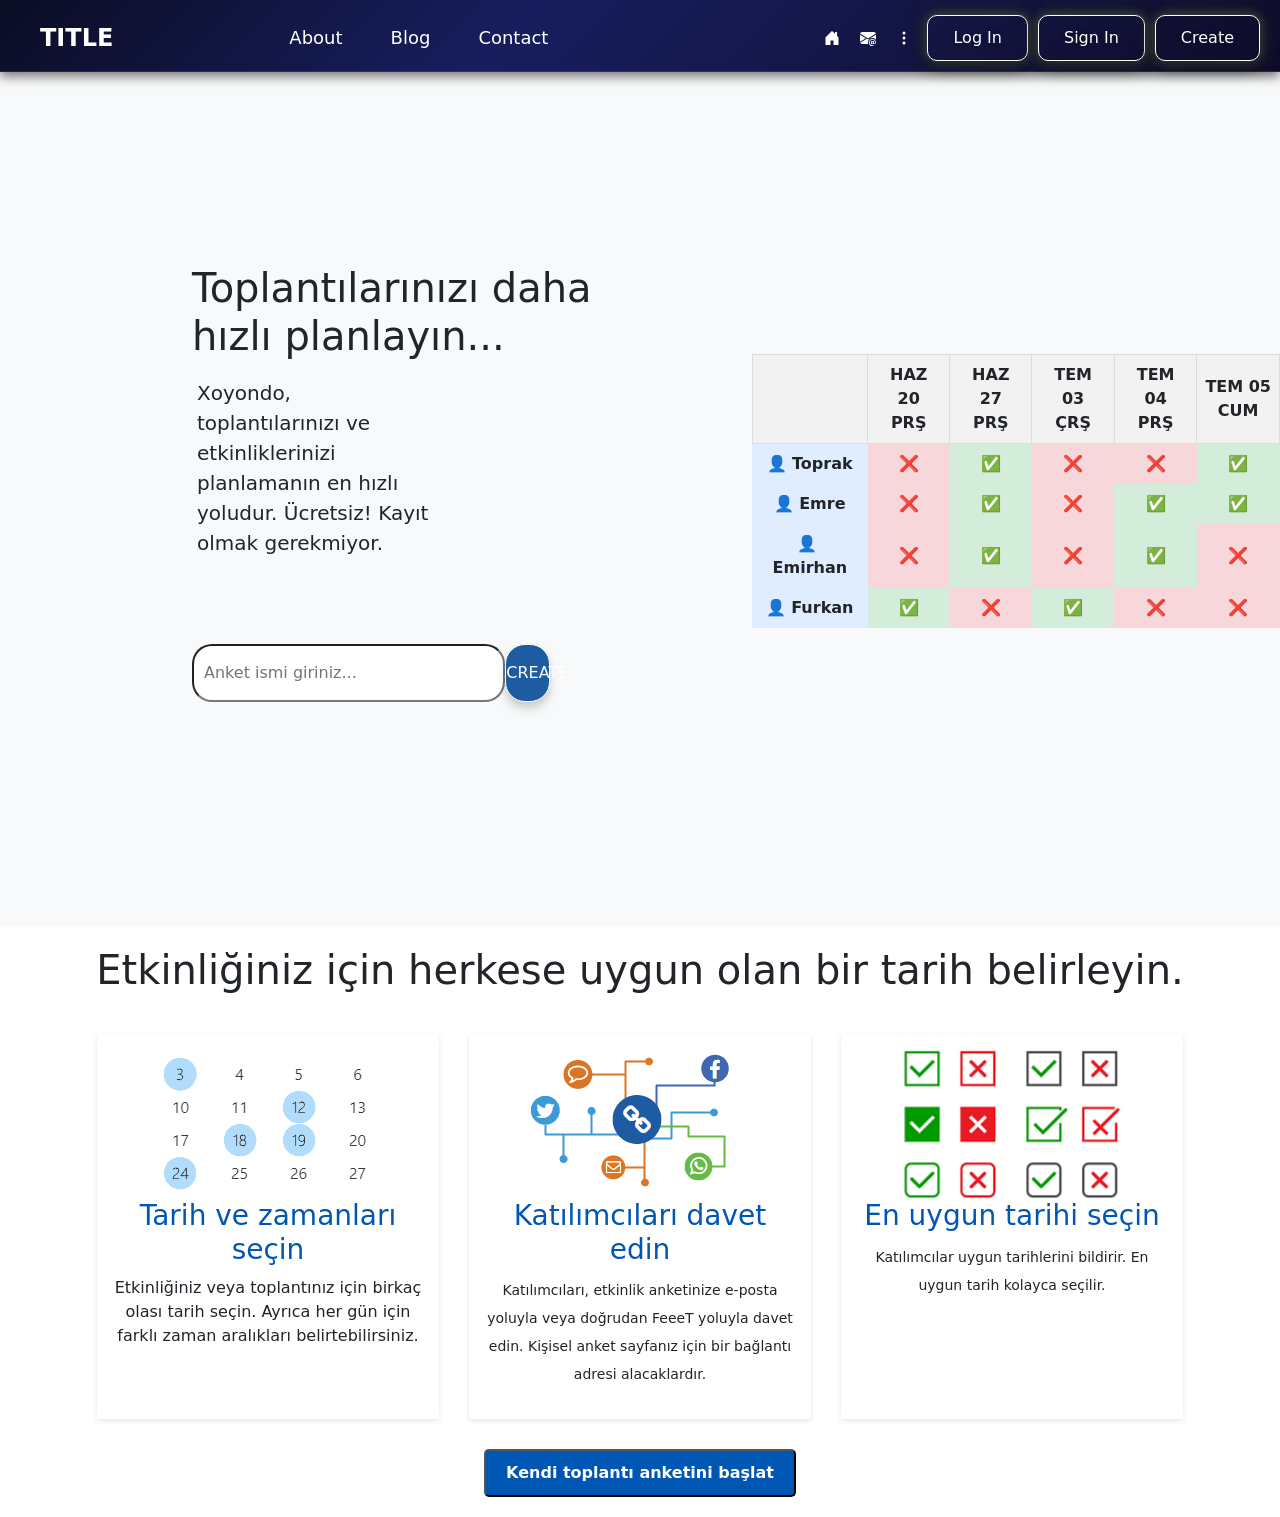
==== WEB PROJE/index.html @ 2112f8fd "feeet proje" ====
<!DOCTYPE html>
<html lang="en">
  <head>
    <meta charset="UTF-8" />
    <link rel="stylesheet" href="css/nav.css" />
    <link rel="stylesheet" href="css/signup.css" />
    <link rel="stylesheet" href="css/ilksayfa.css" />
    <link
      href="https://cdn.jsdelivr.net/npm/bootstrap@5.3.3/dist/css/bootstrap.min.css"
      rel="stylesheet"
      integrity="sha384-QWTKZyjpPEjISv5WaRU9OFeRpok6YctnYmDr5pNlyT2bRjXh0JMhjY6hW+ALEwIH"
      crossorigin="anonymous"
    />
    <link rel="stylesheet" href="css/login.css" />
    <meta name="viewport" content="width=device-width, initial-scale=1.0" />
    <title>WEB PROJE</title>
  </head>
  <body>
    <nav class="navbar">
      <!--navbar-->
      <!-- Sol üst köşede site başlığı (logo) -->
      <div class="logo"><a href="">TITLE</a></div>

      <!-- Menü öğeleri -->
      <ul>
        <li><a class="gri" href="#about">About</a></li>
        <li><a class="gri" href="#blog">Blog</a></li>
        <li><a class="gri" href="#contact">Contact</a></li>
      </ul>

      <!-- Sağdaki butonlar -->

      <div class="buttons">
        <button id="home">
          <svg
            xmlns="http://www.w3.org/2000/svg"
            width="16"
            height="16"
            fill="currentColor"
            class="bi bi-house-door-fill"
            viewBox="0 0 16 16"
          >
            <path
              d="M6.5 14.5v-3.505c0-.245.25-.495.5-.495h2c.25 0 .5.25.5.5v3.5a.5.5 0 0 0 .5.5h4a.5.5 0 0 0 .5-.5v-7a.5.5 0 0 0-.146-.354L13 5.793V2.5a.5.5 0 0 0-.5-.5h-1a.5.5 0 0 0-.5.5v1.293L8.354 1.146a.5.5 0 0 0-.708 0l-6 6A.5.5 0 0 0 1.5 7.5v7a.5.5 0 0 0 .5.5h4a.5.5 0 0 0 .5-.5"
            />
          </svg>
        </button>

        <button id="letter">
          <svg
            xmlns="http://www.w3.org/2000/svg"
            width="16"
            height="16"
            fill="currentColor"
            viewBox="0 0 16 16"
          >
            <path
              d="M2 2A2 2 0 0 0 .05 3.555L8 8.414l7.95-4.859A2 2 0 0 0 14 2zm-2 9.8V4.698l5.803 3.546zm6.761-2.97-6.57 4.026A2 2 0 0 0 2 14h6.256A4.5 4.5 0 0 1 8 12.5a4.49 4.49 0 0 1 1.606-3.446l-.367-.225L8 9.586zM16 9.671V4.697l-5.803 3.546.338.208A4.5 4.5 0 0 1 12.5 8c1.414 0 2.675.652 3.5 1.671"
            />
            <path
              d="M15.834 12.244c0 1.168-.577 2.025-1.587 2.025-.503 0-1.002-.228-1.12-.648h-.043c-.118.416-.543.643-1.015.643-.77 0-1.259-.542-1.259-1.434v-.529c0-.844.481-1.4 1.26-1.4.585 0 .87.333.953.63h.03v-.568h.905v2.19c0 .272.18.42.411.42.315 0 .639-.415.639-1.39v-.118c0-1.277-.95-2.326-2.484-2.326h-.04c-1.582 0-2.64 1.067-2.64 2.724v.157c0 1.867 1.237 2.654 2.57 2.654h.045c.507 0 .935-.07 1.18-.18v.731c-.219.1-.643.175-1.237.175h-.044C10.438 16 9 14.82 9 12.646v-.214C9 10.36 10.421 9 12.485 9h.035c2.12 0 3.314 1.43 3.314 3.034zm-4.04.21v.227c0 .586.227.8.581.8.31 0 .564-.17.564-.743v-.367c0-.516-.275-.708-.572-.708-.346 0-.573.245-.573.791"
            />
          </svg>
        </button>

        <button id="category">
          <svg
            xmlns="http://www.w3.org/2000/svg"
            width="16"
            height="16"
            fill="currentColor"
            class="bi bi-three-dots-vertical"
            viewBox="0 0 16 16"
          >
            <path
              d="M9.5 13a1.5 1.5 0 1 1-3 0 1.5 1.5 0 0 1 3 0m0-5a1.5 1.5 0 1 1-3 0 1.5 1.5 0 0 1 3 0m0-5a1.5 1.5 0 1 1-3 0 1.5 1.5 0 0 1 3 0"
            />
          </svg>
        </button>

        <button id="logbtn">Log In</button>
        <button id="signbtn">Sign In</button>
        <button id="createbtn">Create</button>
      </div>
    </nav>

    <div id="kapsayici1">
      <div class="kapsayici1sol">
        <h1>Toplantılarınızı daha hızlı planlayın...</h1>
        <p>
          Xoyondo, toplantılarınızı ve etkinliklerinizi planlamanın en hızlı
          yoludur. Ücretsiz! Kayıt olmak gerekmiyor.
        </p>
        <div class="kapsayiciinput">
          <input
            type="text"
            placeholder="Anket ismi giriniz..."
            id="kapsayici1text"
          />
          <button>CREATE</button>
        </div>
      </div>

      <div class="kapsayici1sag">
        <table>
          <thead>
            <tr>
              <th></th>
              <th>HAZ 20<br />PRŞ</th>
              <th>HAZ 27<br />PRŞ</th>
              <th>TEM 03<br />ÇRŞ</th>
              <th>TEM 04<br />PRŞ</th>
              <th>TEM 05<br />CUM</th>
            </tr>
          </thead>
          <tbody>
            <tr>
              <td class="name-cell"><span class="icon">👤</span>Toprak</td>
              <td class="red">❌</td>
              <td class="green">✅</td>
              <td class="red">❌</td>
              <td class="red">❌</td>
              <td class="green">✅</td>
            </tr>
            <tr>
              <td class="name-cell"><span class="icon">👤</span>Emre</td>
              <td class="red">❌</td>
              <td class="green">✅</td>
              <td class="red">❌</td>
              <td class="green">✅</td>
              <td class="green">✅</td>
            </tr>
            <tr>
              <td class="name-cell"><span class="icon">👤</span>Emirhan</td>
              <td class="red">❌</td>
              <td class="green">✅</td>
              <td class="red">❌</td>
              <td class="green">✅</td>
              <td class="red">❌</td>
            </tr>
            <tr>
              <td class="name-cell"><span class="icon">👤</span>Furkan</td>
              <td class="green">✅</td>
              <td class="red">❌</td>
              <td class="green">✅</td>
              <td class="red">❌</td>
              <td class="red">❌</td>
            </tr>
          </tbody>
          <tfoot>
            <tr>
              <td></td>
            </tr>
          </tfoot>
        </table>
      </div>
      
      <div class="full-screen-div">
        <div class="signup">
          <a href="" class="exit">
            <svg
              xmlns="http://www.w3.org/2000/svg"
              width="16"
              height="16"
              fill="currentColor"
              class="bi bi-x-circle"
              viewBox="0 0 16 16"
            >
              <path
                d="M8 15A7 7 0 1 1 8 1a7 7 0 0 1 0 14m0 1A8 8 0 1 0 8 0a8 8 0 0 0 0 16"
              />
              <path
                d="M4.646 4.646a.5.5 0 0 1 .708 0L8 7.293l2.646-2.647a.5.5 0 0 1 .708.708L8.707 8l2.647 2.646a.5.5 0 0 1-.708.708L8 8.707l-2.646 2.647a.5.5 0 0 1-.708-.708L7.293 8 4.646 5.354a.5.5 0 0 1 0-.708"
              />
            </svg>
          </a>

          <div id="signh1">
            <h1 class="signh1">Sign In</h1>
          </div>

          <label for="ad"> Ad </label>
          <input class="signinput" id="ad" type="text" placeholder=" Ad" />

          <label for="soyad">Soy Ad</label>
          <input
            class="signinput"
            id="soyad"
            type="text"
            placeholder=" Soy Ad"
          />

          <label for="mail">E-Mail</label>
          <input
            class="signinput"
            id="mail"
            type="email"
            placeholder=" E-mail"
          />

          <label for="sifre">Password</label>
          <input
            class="signinput"
            id="sifre"
            type="password"
            placeholder=" Password"
          />

          <label for="sifre2">Password Confirm</label>
          <input
            class="signinput"
            id="sifre2"
            type="password"
            placeholder=" Password Confirm"
          />

          <div class="sifrecheck">
            <p>Show Password</p>
            <input type="checkbox" id="sifregoster" />
          </div>

          <div class="signbutton">
            <button>Sign Up</button>
          </div>
        </div>

        <div class="login">
          <h1>Login</h1>

          <a href="" class="exit">
            <svg
              xmlns="http://www.w3.org/2000/svg"
              width="16"
              height="16"
              fill="currentColor"
              class="bi bi-x-circle"
              viewBox="0 0 16 16"
            >
              <path
                d="M8 15A7 7 0 1 1 8 1a7 7 0 0 1 0 14m0 1A8 8 0 1 0 8 0a8 8 0 0 0 0 16"
              />
              <path
                d="M4.646 4.646a.5.5 0 0 1 .708 0L8 7.293l2.646-2.647a.5.5 0 0 1 .708.708L8.707 8l2.647 2.646a.5.5 0 0 1-.708.708L8 8.707l-2.646 2.647a.5.5 0 0 1-.708-.708L7.293 8 4.646 5.354a.5.5 0 0 1 0-.708"
              />
            </svg>
          </a>

          <div class="loginyazi">
            <label for="username"> Username </label>
            <input
              class="signinput"
              id="username"
              type="text"
              placeholder=" Username"
            />

            <label for="sifregir">Password</label>
            <input
              class="signinput"
              id="sifregir"
              type="password"
              placeholder=" Password"
            />
            <div class="sifrecheck1">
              
              <p>Show Password</p>
              <input type="checkbox" id="sifregoster1" />
            </div>

            <div class="loginbutton">
              <button>Login</button>
            </div>

          </div>
        </div>
      </div>
    </div>

    <div class="container">
      <h1>Etkinliğiniz için herkese uygun olan bir tarih belirleyin.</h1>
      
      <div class="steps">
          <div class="step">
              <img src="resimler/resim1.png" alt="Takvim"/>
              <h3>Tarih ve zamanları seçin</h3>
              <p1>Etkinliğiniz veya toplantınız için birkaç olası tarih seçin. Ayrıca her gün için farklı zaman aralıkları belirtebilirsiniz.</p>
          </div>

          <div class="step">
            <img src="resimler/resim2.png" alt="Davet" />
            <h3>Katılımcıları davet edin</h3>
            <p>Katılımcıları, etkinlik anketinize e-posta yoluyla veya doğrudan FeeeT yoluyla davet edin. Kişisel anket sayfanız için bir bağlantı adresi alacaklardır.</p>
        </div>

        <div class="step">
          <img src="resimler/resim3.png" alt="Tablo" />
          <h3>En uygun tarihi seçin</h3>
          <p>Katılımcılar uygun tarihlerini bildirir. En uygun tarih kolayca seçilir.</p>
        </div>
      </div>

     <button>Kendi toplantı anketini başlat</button>

    </div>

    <script src="js/navbtn.js"></script>
  </body>
</html>
---- WEB PROJE/css/nav.css ----
* {
  margin: 0;
  padding: 0;
  box-sizing: border-box;
}

body {
  font-family: Arial, sans-serif;
}


.navbar {
  display: flex;
  align-items: center;
  background-color: #272727;
  padding: 10px 20px;
  color: white;
  height: 4.5rem;
  background: linear-gradient(135deg,
      #0b0d24,
      /* Koyu mavi - gece gökyüzü */
      #171e5e 40%,
      /* Mor tonlar */
      #0f0c29 100%);
  /* Koyu siyah - uzay siyahı */

  /* Navbar öğeleri için ekstra stil */
  box-shadow: 0 5px 10px rgba(0, 0, 0, 0.5);
  /* Hafif gölge efekti */
  border-bottom: 1px solid rgba(255, 255, 255, 0.1);
  /* Hafif beyaz alt sınır */
}

.navbar .logo {
  display: flex;
  justify-content: left;
  font-size: 24px;
  font-weight: bold;
  padding-left: 2.5rem;

}

.navbar .logo a {
  text-decoration: none;
  color: white;
}

/* Navbar menü elemanları */
.navbar ul {
  margin-top: 1rem;
  list-style: none;
  display: flex;
  flex-direction: row;
  margin-left: 9rem;
  gap: 3rem;

}

.navbar ul li {
  display: inline;
}

.navbar ul li a {
  text-decoration: none;
  color: white;
  font-size: 18px;
}

.gri:hover{
  color:gray;
  transition: 0.5s;
}

/* Navbar sağ taraftaki butonlar */
.navbar .buttons {
  display: flex;
  margin-left: auto;
  gap: 10px;
  margin-right: 20px;
}


.navbar .buttons button {
  padding: 10px 25px;
  background-color:transparent;
  border: 1px solid white;
  border-radius: 10px;
  color: white;
  
  cursor: pointer;
  text-shadow: 0 0 5px rgba(0, 0, 0, 0.3);
  box-shadow: 0 5px 15px rgba(17, 20, 17, 0.6), 0 0 10px #4d554d, 0 0 20px #2e382c;
}

.navbar .buttons button:hover {
  color: #11123C;
  background-color:white;
  transition: 0.5s;
}

#letter{
  border: none;
  box-shadow: none;
  padding: 5px 5px 5px 5px;
}

#home{
  border: none;
  box-shadow: none;
  padding: 5px 5px 5px 5px;
}

#category{  
  border: none;
  box-shadow: none;
  padding: 5px 5px 5px 5px;
}
---- WEB PROJE/css/signup.css ----
.full-screen-div {
    display: none;
    flex-direction: column;
    align-items: center;
    justify-content: center;
    width: 100vw;  /* Ekranın tam genişliği */
    height: 100vh; /* Ekranın tam yüksekliği */
    background-color: rgba(0, 0, 0, 0.8);
    position: fixed; /* Sabit konumda */
    top: 0; /* Ekranın en üstü */
    left: 0; /* Ekranın en solu */
    z-index: 9999; /* Tüm diğer öğelerin önüne geçmesi için yüksek bir z-index değeri */
    transition: 0.5s;
}

.signup{
    display: flex;
    position: relative;
    flex-direction: column;
    align-items: baseline;
    justify-content: baseline;
    background-color: whitesmoke;
    width: 30rem;
    height: 35rem;
    border: 2px solid rgb(1, 255, 255); /* Mavi border */
    box-shadow: 0 0 11px rgb(5, 35, 117), 0 0 11px rgb(16, 68, 165), 0 0 5px rgb(8, 65, 170), 0 0 10px rgb(21, 86, 148);
    border-radius: 10px;
}

#signh1{
    display: flex;
    width: 90%;
    flex-direction: column;
    justify-content: center;
    align-items: center;
}

#signh1 h1{
    margin-top: 15px;
}

.signup label, .signinput{
    margin-left: 1.2rem;
    padding-top: 0.5rem;
}
.signup label{
    margin-bottom: 0.2rem;
}

.signup .signinput {
    padding-bottom: 0.5rem;
    padding-right: 14rem;
    border-radius: 10px;
    border: 0.5px solid gray;
    width: 90%;
   
}

.sifrecheck{
    display: flex;
    flex-direction: row;
}
.sifrecheck input{
    margin-left: 0.5rem;
    margin-bottom: 0.9rem;
}

.signbutton{
    display: flex;
    flex-direction: column;
    align-items: center;
    justify-content: center;
    width: 90%;
}

.signbutton button{
    padding: 10px 40px;
    border-radius: 10px;
    border: 1px solid rgb(26, 26, 190);
    background-color: white;
   
}

.signbutton button:hover{
    background-color: rgb(57, 87, 187);
    color: white;
    transition: 0.5s;
    
}

.exit{
    position: absolute;
    top: 10px; /* Üstten 10px boşluk */
    right: 10px; /* Sağdan 10px boşluk */
    cursor: pointer; /* Exit ikonuna fare imleci gelince tıklanabilir olduğunu göster */
    
}

.exit svg:hover{
    color: blue;
    transition: 0.5s;
}
---- WEB PROJE/css/ilksayfa.css ----
#kapsayici1{
    height: auto;
    width: 100%;
    display: flex;
    flex-direction: row;
    align-items: center;
    background-color: #F8F9FA;
}

.kapsayici1sol{
display: flex;
flex-direction: column;
padding-top: 12rem;
   padding-bottom: 14rem;
   padding-left: 12rem;
width: 50%;
}
.kapsayici1sol p{
    display: flex;
    flex-wrap: wrap;
    font-size: 20px;
    padding-right: 200px;
    padding-left: 5px;
    padding-top: 10px;
   
}
.kapsayiciinput{
    display: flex;
    flex-direction: row;
    width: 100%;
   
    

}

.kapsayiciinput button{
   width: 10%;
    margin-top: 70px;
    padding-top: 15px;
    padding-bottom: 15px;
   border-radius: 20px;
   color: #FDFEFE;
   background-color: #1D5CA2;
   text-decoration: none;
   border: 1px solid white;
   box-shadow: 0 4px 6px rgba(0, 0, 0, 0.1), 0 8px 12px rgba(0, 0, 0, 0.1);
   transition: box-shadow 0.3s ease;
}

.kapsayiciinput button:hover{
    color:#fdfefed5 ;
    background-color: #2562a7;
    
transition: 0.5s;
}

#kapsayici1text{
    display: flex;
    width: 70%;
    margin-top: 70px;
    padding-top: 15px;
    padding-bottom: 15px;
    padding-left: 10px;
border-radius: 20px;
}
/* */ /* *//* *//* *//* *//* *//* *//* *//* *//* */

.kapsayici1sag{
    padding-left: 7rem;
    
}

.kapsayici1sag table {
    width: 100%;
    height: 10rem;
    border-collapse: collapse;
}
.kapsayici1sag th, td {
    border: 1px solid #ddd;
    padding: 8px;
    text-align: center;
}
.kapsayici1sag th {
    background-color: #f2f2f2;
}
.kapsayici1sag  .name-cell {
    background-color: #e0ecff;
    font-weight: bold;
}
.kapsayici1sag  .red {
    background-color: #f8d7da;
}

.kapsayici1sag  .red:hover {
    background-color: #f0bec2;
}

.kapsayici1sag  .green {
    background-color: #d4edda;
}

.kapsayici1sag  .green:hover {
    background-color: #b7e9c2;
}
.kapsayici1sag  .icon {
    margin-right: 5px;
}

/*alt kısım*/

.container {
    max-width: 1200px;
    margin: 0 auto;
    padding: 20px;
    text-align: center;
}

h1 {
    color: #0056b3;
}

.steps {
    display: flex;
    justify-content: space-around;
    margin-top: 40px;
}

.step {
    max-width: 380px;
    flex: 1;
    margin: 0 15px;
    padding: 15px;
    background-color: white;
    border-radius: 4px;
    box-shadow: 0 2px 5px rgba(0, 0, 0, 0.1);
}

.step img {
    width: 250px;
    height: 150px;
}

.step h3 {
    color: #0056b3;
    margin-bottom: 10px;
}

.step p {
    font-size: 14px;
    line-height: 2;
}

.container button {
    display: inline-block;
    margin-top: 30px;
    padding: 10px 20px;
    background-color: #0056b3;
    color: white;
    text-decoration: none;
    border-radius: 5px;
    font-weight: bold;
}

.conteiner button:hover {
    background-color: #003d80;
}
---- WEB PROJE/css/login.css ----
.login{
display: none;
position: relative;
flex-direction: column;
align-items: baseline;
justify-content: baseline;
background-color: whitesmoke;
width: 30rem;
height: 35rem;
border: 2px solid rgb(1, 255, 255); /* Mavi border */
box-shadow: 0 0 11px rgb(5, 35, 117), 0 0 11px rgb(16, 68, 165), 0 0 5px rgb(8, 65, 170), 0 0 10px rgb(21, 86, 148);
border-radius: 10px;
}

.login h1{
    margin-top: 4rem;
    width: 93%;
    display: flex;
    flex-direction: row;
    justify-content: center;
    align-items: center;
   
}

.loginyazi{
    margin-top: 2rem;
}

.login label{
    margin-left: 1.2rem;
    padding-top: 0.5rem;
    margin-bottom: 0.5rem;
}


.login input{
    width: 90%;
    padding-bottom: 0.5rem;
    border-radius: 10px;
    border: 1px solid gray;
    
}

.sifrecheck1{
    margin-left: 1.3rem;
    margin-top: 0.5rem;
    display: flex;
    flex-direction: row;
    width: 100%;
}
.sifrecheck1 input{
    margin-left: 0.5rem;
    margin-bottom: 0.9rem;
}

#sifregoster1{
    width: 3%;
}

.loginbutton{
    display: flex;
    flex-direction: column;
    align-items: center;
    justify-content: center;
    width: 90%;
    margin-top: 1.5rem;
}

.loginbutton button{
    margin-left: 0.3rem;
    padding: 15px 110px;
    border-radius: 10px;
    border: 1px solid rgb(26, 26, 190);
    background-color: white;
   
}

.loginbutton button:hover{
    background-color: rgb(57, 87, 187);
    color: white;
    transition: 0.5s;
    
}
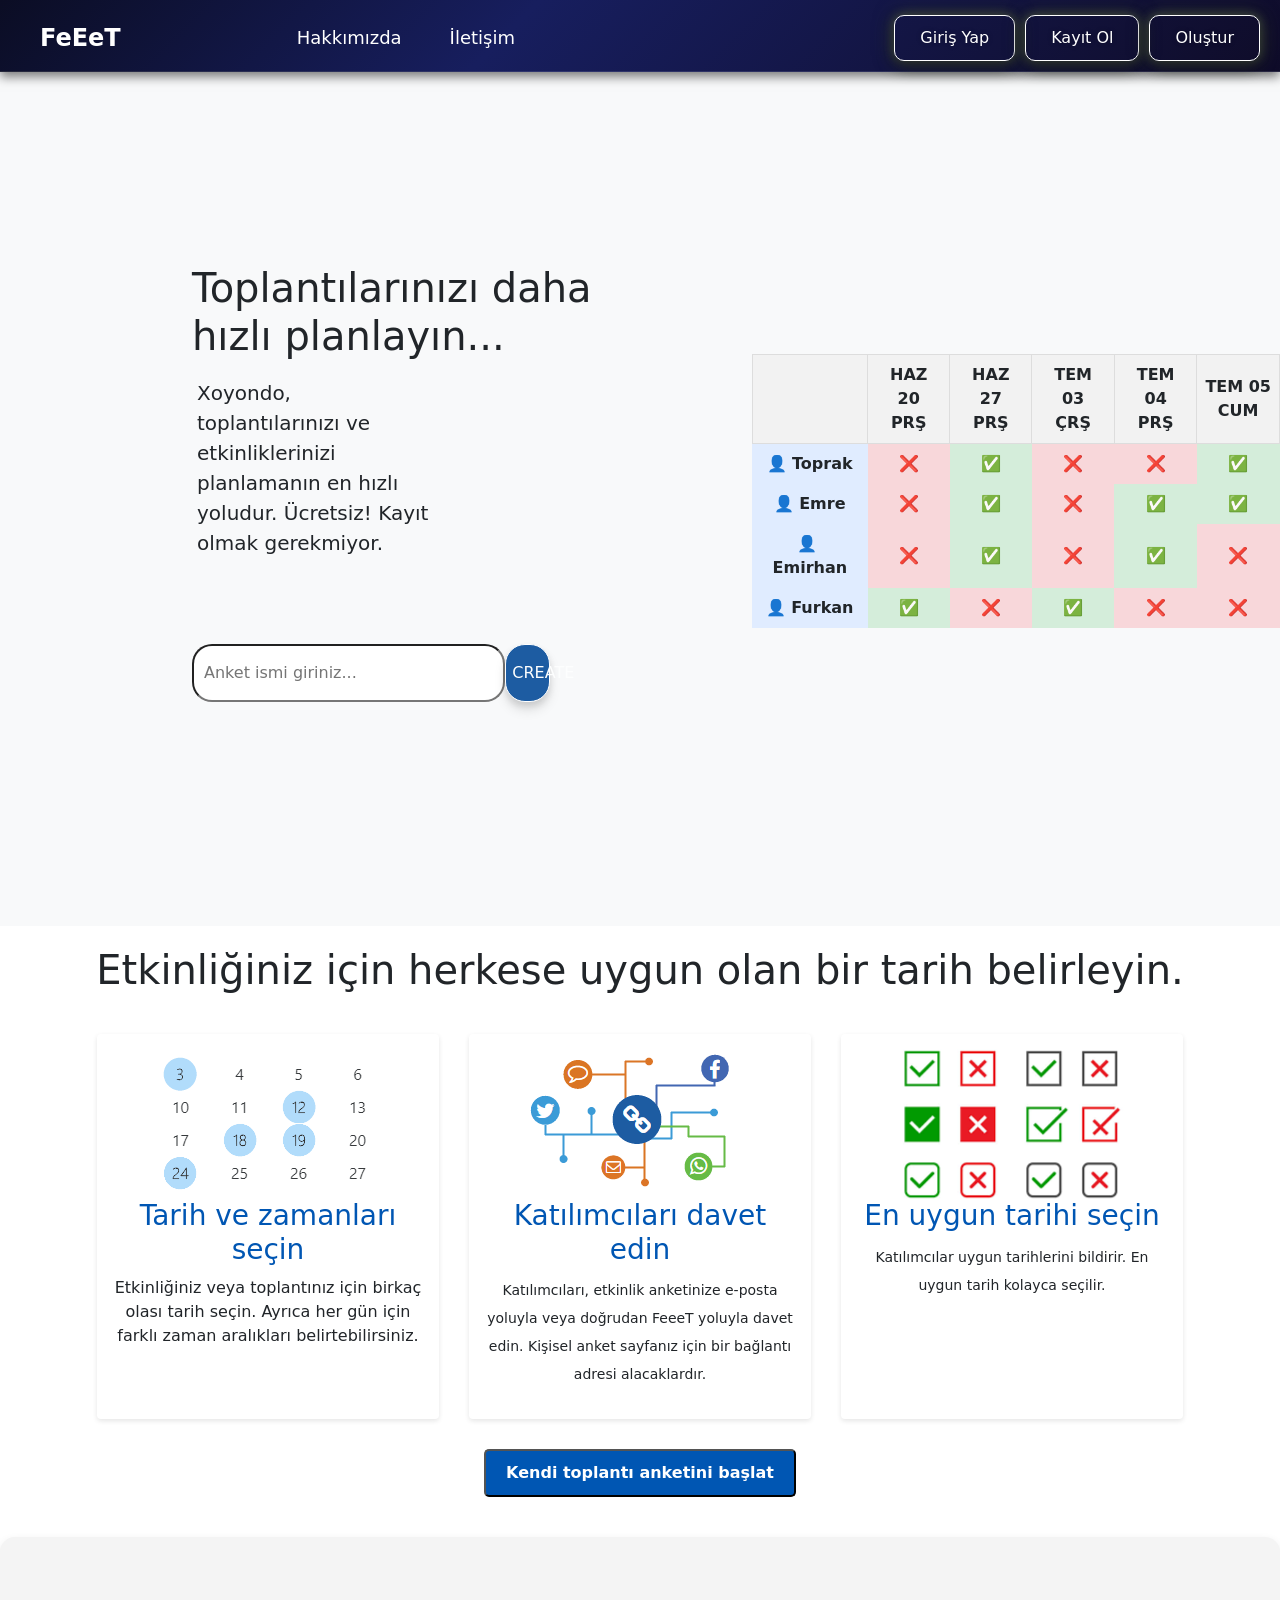
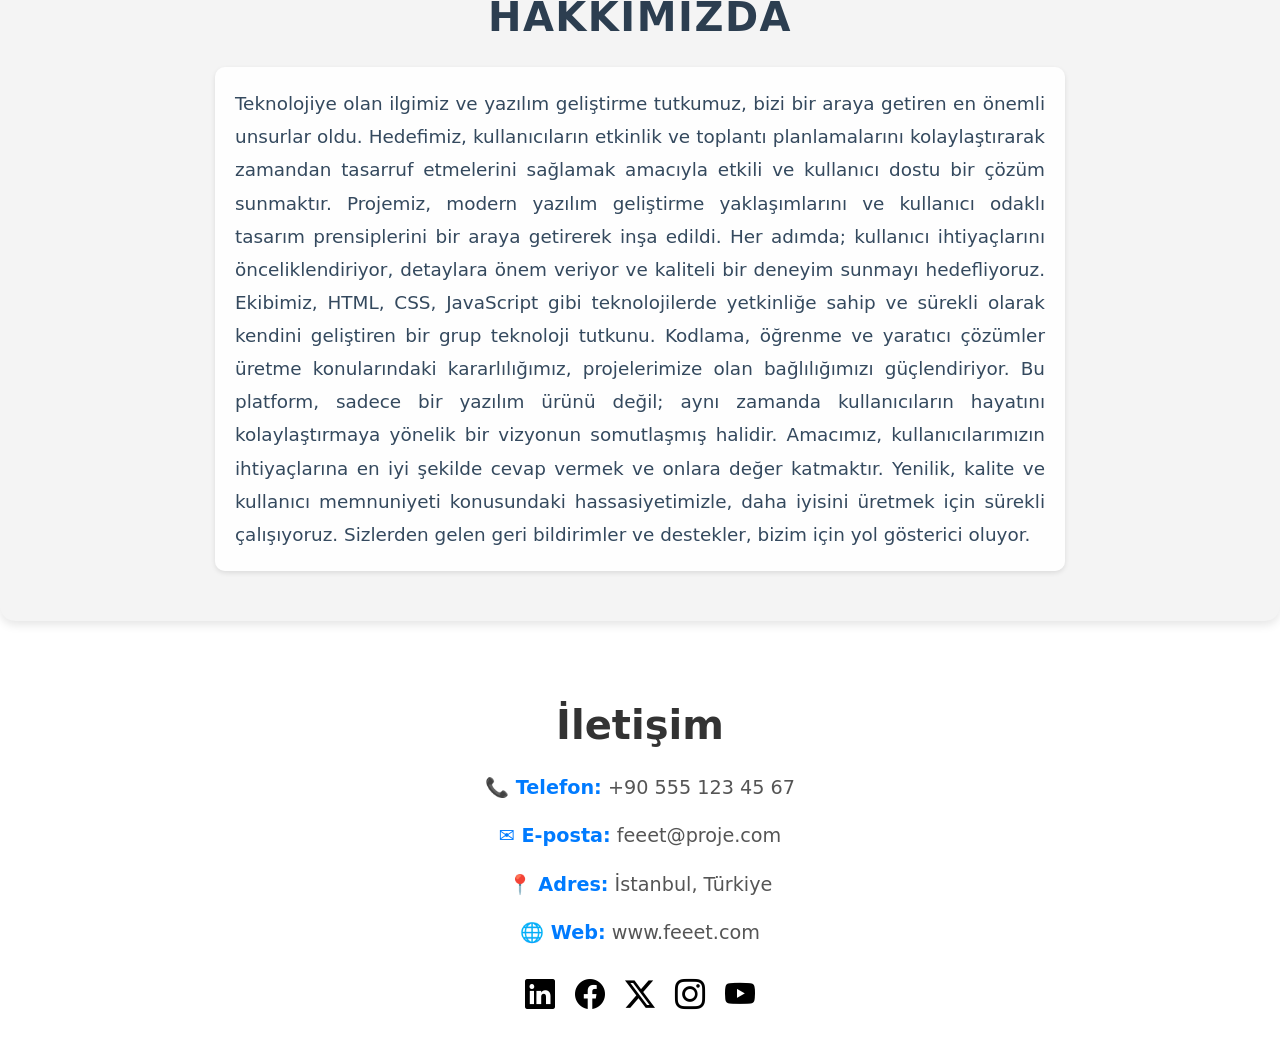
==== commit e6a051a0: "feeet" ====
--- a/WEB PROJE/index.html
+++ b/WEB PROJE/index.html
@@ -14,75 +14,57 @@
     <link rel="stylesheet" href="css/login.css" />
     <meta name="viewport" content="width=device-width, initial-scale=1.0" />
     <title>WEB PROJE</title>
+    <link href="https://cdn.jsdelivr.net/npm/bootstrap-icons/font/bootstrap-icons.css" rel="stylesheet">
   </head>
-  <body>
+  <body class="body">
     <nav class="navbar">
+
       <!--navbar-->
       <!-- Sol üst köşede site başlığı (logo) -->
-      <div class="logo"><a href="">TITLE</a></div>
-
+  
+      <div class="logo"><a href="index.html">FeEeT</a></div>
+  
+  
+  
       <!-- Menü öğeleri -->
+  
       <ul>
-        <li><a class="gri" href="#about">About</a></li>
-        <li><a class="gri" href="#blog">Blog</a></li>
-        <li><a class="gri" href="#contact">Contact</a></li>
+  
+          <li><a class="gri" href="#hakkimizda">Hakkımızda</a></li>
+  
+          <li><a class="gri" href="#iletisim">İletişim</a></li>
+  
       </ul>
-
+  
+  
+  
       <!-- Sağdaki butonlar -->
-
+  
+  
+  
       <div class="buttons">
-        <button id="home">
-          <svg
-            xmlns="http://www.w3.org/2000/svg"
-            width="16"
-            height="16"
-            fill="currentColor"
-            class="bi bi-house-door-fill"
-            viewBox="0 0 16 16"
-          >
-            <path
-              d="M6.5 14.5v-3.505c0-.245.25-.495.5-.495h2c.25 0 .5.25.5.5v3.5a.5.5 0 0 0 .5.5h4a.5.5 0 0 0 .5-.5v-7a.5.5 0 0 0-.146-.354L13 5.793V2.5a.5.5 0 0 0-.5-.5h-1a.5.5 0 0 0-.5.5v1.293L8.354 1.146a.5.5 0 0 0-.708 0l-6 6A.5.5 0 0 0 1.5 7.5v7a.5.5 0 0 0 .5.5h4a.5.5 0 0 0 .5-.5"
-            />
-          </svg>
-        </button>
-
-        <button id="letter">
-          <svg
-            xmlns="http://www.w3.org/2000/svg"
-            width="16"
-            height="16"
-            fill="currentColor"
-            viewBox="0 0 16 16"
-          >
-            <path
-              d="M2 2A2 2 0 0 0 .05 3.555L8 8.414l7.95-4.859A2 2 0 0 0 14 2zm-2 9.8V4.698l5.803 3.546zm6.761-2.97-6.57 4.026A2 2 0 0 0 2 14h6.256A4.5 4.5 0 0 1 8 12.5a4.49 4.49 0 0 1 1.606-3.446l-.367-.225L8 9.586zM16 9.671V4.697l-5.803 3.546.338.208A4.5 4.5 0 0 1 12.5 8c1.414 0 2.675.652 3.5 1.671"
-            />
-            <path
-              d="M15.834 12.244c0 1.168-.577 2.025-1.587 2.025-.503 0-1.002-.228-1.12-.648h-.043c-.118.416-.543.643-1.015.643-.77 0-1.259-.542-1.259-1.434v-.529c0-.844.481-1.4 1.26-1.4.585 0 .87.333.953.63h.03v-.568h.905v2.19c0 .272.18.42.411.42.315 0 .639-.415.639-1.39v-.118c0-1.277-.95-2.326-2.484-2.326h-.04c-1.582 0-2.64 1.067-2.64 2.724v.157c0 1.867 1.237 2.654 2.57 2.654h.045c.507 0 .935-.07 1.18-.18v.731c-.219.1-.643.175-1.237.175h-.044C10.438 16 9 14.82 9 12.646v-.214C9 10.36 10.421 9 12.485 9h.035c2.12 0 3.314 1.43 3.314 3.034zm-4.04.21v.227c0 .586.227.8.581.8.31 0 .564-.17.564-.743v-.367c0-.516-.275-.708-.572-.708-.346 0-.573.245-.573.791"
-            />
-          </svg>
-        </button>
-
-        <button id="category">
-          <svg
-            xmlns="http://www.w3.org/2000/svg"
-            width="16"
-            height="16"
-            fill="currentColor"
-            class="bi bi-three-dots-vertical"
-            viewBox="0 0 16 16"
-          >
-            <path
-              d="M9.5 13a1.5 1.5 0 1 1-3 0 1.5 1.5 0 0 1 3 0m0-5a1.5 1.5 0 1 1-3 0 1.5 1.5 0 0 1 3 0m0-5a1.5 1.5 0 1 1-3 0 1.5 1.5 0 0 1 3 0"
-            />
-          </svg>
-        </button>
-
-        <button id="logbtn">Log In</button>
-        <button id="signbtn">Sign In</button>
-        <button id="createbtn">Create</button>
-      </div>
-    </nav>
+  
+  
+          <a href="/login/index/" id="logbtn">
+  
+              <button>Giriş Yap</button>
+  
+          </a>
+  
+          <a href="/register/index/" id="signbtn">
+  
+              <button>Kayıt Ol</button>
+  
+          </a>
+  
+          <a href="/user/create/" id="createbtn">
+  
+              <button>Oluştur</button>
+  
+          </a>
+  
+       </div>
+     </nav>
 
     <div id="kapsayici1">
       <div class="kapsayici1sol">
@@ -301,7 +283,57 @@
 
      <button>Kendi toplantı anketini başlat</button>
 
+    
+
     </div>
+    <div class="hakkimizda-container" id="hakkimizda">
+      <div class="paragraf">
+        <p>Hakkımızda</p>
+      </div>
+      <h3 class="yazi">Teknolojiye olan ilgimiz ve yazılım geliştirme tutkumuz, bizi bir araya getiren en önemli unsurlar oldu. Hedefimiz, kullanıcıların etkinlik ve toplantı planlamalarını kolaylaştırarak zamandan tasarruf etmelerini sağlamak amacıyla etkili ve kullanıcı dostu bir çözüm sunmaktır.
+
+        Projemiz, modern yazılım geliştirme yaklaşımlarını ve kullanıcı odaklı tasarım prensiplerini bir araya getirerek inşa edildi. Her adımda; kullanıcı ihtiyaçlarını önceliklendiriyor, detaylara önem veriyor ve kaliteli bir deneyim sunmayı hedefliyoruz.
+        
+        Ekibimiz, HTML, CSS, JavaScript gibi teknolojilerde yetkinliğe sahip ve sürekli olarak kendini geliştiren bir grup teknoloji tutkunu. Kodlama, öğrenme ve yaratıcı çözümler üretme konularındaki kararlılığımız, projelerimize olan bağlılığımızı güçlendiriyor.
+        
+        Bu platform, sadece bir yazılım ürünü değil; aynı zamanda kullanıcıların hayatını kolaylaştırmaya yönelik bir vizyonun somutlaşmış halidir. Amacımız, kullanıcılarımızın ihtiyaçlarına en iyi şekilde cevap vermek ve onlara değer katmaktır.
+        
+        Yenilik, kalite ve kullanıcı memnuniyeti konusundaki hassasiyetimizle, daha iyisini üretmek için sürekli çalışıyoruz. Sizlerden gelen geri bildirimler ve destekler, bizim için yol gösterici oluyor.</h3>
+    </div>
+
+
+    <section id="iletisim" style="margin-top: 50px;">
+      <h2 class="iletisim-baslik">İletişim</h2>
+      <div class="iletisim-bilgileri">
+        <p><strong>📞 Telefon:</strong> +90 555 123 45 67</p>
+        <p><strong>✉️ E-posta:</strong> feeet@proje.com</p>
+        <p><strong>📍 Adres:</strong> İstanbul, Türkiye</p>
+        <p><strong>🌐 Web:</strong> www.feeet.com</p>
+      </div>
+      <div class="social-media">
+        <a href="https://linkedin.com" class="social-icon" target="_blank">
+          <i class="bi bi-linkedin"></i>
+        </a>
+        <a href="https://facebook.com" class="social-icon" target="_blank">
+          <i class="bi bi-facebook"></i>
+        </a>
+        <a href="https://twitter.com" class="social-icon" target="_blank">
+          <i class="bi bi-twitter-x"></i>
+        </a>
+        <a href="https://instagram.com" class="social-icon" target="_blank">
+          <i class="bi bi-instagram"></i>
+        </a>
+        <a href="https://youtube.com" class="social-icon" target="_blank">
+          <i class="bi bi-youtube"></i>
+        </a>
+      </div>
+    </section>
+    
+
+   
+
+    
+    
 
     <script src="js/navbtn.js"></script>
   </body>
--- a/WEB PROJE/css/nav.css
+++ b/WEB PROJE/css/nav.css
@@ -1,118 +1,165 @@
-* {
-  margin: 0;
-  padding: 0;
-  box-sizing: border-box;
-}
+.navbar {
 
-body {
-  font-family: Arial, sans-serif;
+  display: flex;
+
+  align-items: center;
+
+  background-color: #272727;
+
+  padding: 10px 20px;
+
+  color: white;
+
+  height: 4.5rem;
+
+  background: linear-gradient(135deg, #0b0d24,
+
+  /* Koyu mavi - gece gökyüzü */
+
+  #171e5e 40%,
+
+  /* Mor tonlar */
+
+  #0f0c29 100%);
+
+  /* Koyu siyah - uzay siyahı */
+
+  /* Navbar öğeleri için ekstra stil */
+
+  box-shadow: 0 5px 10px rgba(0, 0, 0, 0.5);
+
+  /* Hafif gölge efekti */
+
+  border-bottom: 1px solid rgba(255, 255, 255, 0.1);
+
+  /* Hafif beyaz alt sınır */
+
 }
 
 
-.navbar {
-  display: flex;
-  align-items: center;
-  background-color: #272727;
-  padding: 10px 20px;
-  color: white;
-  height: 4.5rem;
-  background: linear-gradient(135deg,
-      #0b0d24,
-      /* Koyu mavi - gece gökyüzü */
-      #171e5e 40%,
-      /* Mor tonlar */
-      #0f0c29 100%);
-  /* Koyu siyah - uzay siyahı */
 
-  /* Navbar öğeleri için ekstra stil */
-  box-shadow: 0 5px 10px rgba(0, 0, 0, 0.5);
-  /* Hafif gölge efekti */
-  border-bottom: 1px solid rgba(255, 255, 255, 0.1);
-  /* Hafif beyaz alt sınır */
-}
+  .navbar .logo {
 
-.navbar .logo {
-  display: flex;
-  justify-content: left;
-  font-size: 24px;
-  font-weight: bold;
-  padding-left: 2.5rem;
+      display: flex;
+
+      justify-content: left;
+
+      font-size: 24px;
+
+      font-weight: bold;
+
+      padding-left: 2.5rem;
+
+  }
+
+
+
+      .navbar .logo a {
+
+          text-decoration: none;
+
+          color: white;
+
+      }
+
+
+
+  /* Navbar menü elemanları */
+
+  .navbar ul {
+
+      margin-top: 1rem;
+
+      list-style: none;
+
+      display: flex;
+
+      flex-direction: row;
+
+      margin-left: 9rem;
+
+      gap: 3rem;
+
+  }
+
+
+
+      .navbar ul li {
+
+          display: inline;
+
+      }
+
+
+
+          .navbar ul li a {
+
+              text-decoration: none;
+
+              color: white;
+
+              font-size: 18px;
+
+          }
+
+
+
+.gri:hover {
+
+  color: gray;
+
+  transition: 0.5s;
 
 }
 
-.navbar .logo a {
-  text-decoration: none;
-  color: white;
-}
 
-/* Navbar menü elemanları */
-.navbar ul {
-  margin-top: 1rem;
-  list-style: none;
+
+/* Navbar sağ taraftaki butonlar */
+
+.navbar .buttons {
+
   display: flex;
-  flex-direction: row;
-  margin-left: 9rem;
-  gap: 3rem;
+
+  margin-left: auto;
+
+  gap: 10px;
+
+  margin-right: 20px;
 
 }
 
-.navbar ul li {
-  display: inline;
-}
-
-.navbar ul li a {
-  text-decoration: none;
-  color: white;
-  font-size: 18px;
-}
-
-.gri:hover{
-  color:gray;
-  transition: 0.5s;
-}
-
-/* Navbar sağ taraftaki butonlar */
-.navbar .buttons {
-  display: flex;
-  margin-left: auto;
-  gap: 10px;
-  margin-right: 20px;
-}
 
 
-.navbar .buttons button {
-  padding: 10px 25px;
-  background-color:transparent;
-  border: 1px solid white;
-  border-radius: 10px;
-  color: white;
-  
-  cursor: pointer;
-  text-shadow: 0 0 5px rgba(0, 0, 0, 0.3);
-  box-shadow: 0 5px 15px rgba(17, 20, 17, 0.6), 0 0 10px #4d554d, 0 0 20px #2e382c;
-}
 
-.navbar .buttons button:hover {
-  color: #11123C;
-  background-color:white;
-  transition: 0.5s;
-}
 
-#letter{
-  border: none;
-  box-shadow: none;
-  padding: 5px 5px 5px 5px;
-}
+  .navbar .buttons button {
 
-#home{
-  border: none;
-  box-shadow: none;
-  padding: 5px 5px 5px 5px;
-}
+      padding: 10px 25px;
 
-#category{  
-  border: none;
-  box-shadow: none;
-  padding: 5px 5px 5px 5px;
-}
+      background-color: transparent;
 
+      border: 1px solid white;
+
+      border-radius: 10px;
+
+      color: white;
+
+      cursor: pointer;
+
+      text-shadow: 0 0 5px rgba(0, 0, 0, 0.3);
+
+      box-shadow: 0 5px 15px rgba(17, 20, 17, 0.6), 0 0 10px #4d554d, 0 0 20px #2e382c;
+
+  }
+
+
+
+      .navbar .buttons button:hover {
+
+          color: #11123C;
+
+          background-color: white;
+
+          transition: 0.5s;
+
+      }
--- a/WEB PROJE/css/ilksayfa.css
+++ b/WEB PROJE/css/ilksayfa.css
@@ -1,4 +1,6 @@
-
+.body{
+    height: 250vh;
+}
 
 #kapsayici1{
     height: auto;
@@ -167,3 +169,88 @@
     background-color: #003d80;
 }
 
+.hakkimizda-container {
+    margin-top: 20px;
+    background-color: #f4f4f4;
+    padding: 50px 20px;
+    border-radius: 15px;
+    box-shadow: 0 4px 10px rgba(0, 0, 0, 0.1);
+    text-align: center;
+    scroll-margin-top: 100px;
+}
+
+.paragraf {
+    font-size: 2.5rem;
+    font-weight: bold;
+    color: #2c3e50;
+    text-align: center;
+    margin-bottom: 20px;
+    text-transform: uppercase;
+    letter-spacing: 1.5px;
+}
+
+.yazi {
+    max-width: 850px;
+    margin: 0 auto;
+    font-size: 1.15rem;
+    line-height: 1.8;
+    color: #34495e;
+    background: rgba(255, 255, 255, 0.9);
+    padding: 20px;
+    border-radius: 10px;
+    box-shadow: 0 2px 5px rgba(0, 0, 0, 0.1);
+    text-align: justify;
+}
+
+#iletisim {
+    padding: 30px;
+    background-color: white;
+    border-radius: 10px;
+    text-align: center;
+  }
+  
+  .iletisim-baslik {
+    font-size: 2.5rem;
+        font-weight: bold;
+        color: #333;
+        text-align: center;
+    margin-bottom: 20px;
+  }
+  
+  .iletisim-bilgileri {
+    font-size: 1.2rem;
+    line-height: 2;
+    color: #555;
+  }
+  
+  .iletisim-bilgileri p {
+    margin: 10px 0; 
+  }
+  
+  .iletisim-bilgileri strong {
+    color: #007bff;
+  }
+
+  .social-media {
+    display: flex;
+    justify-content: center;
+    gap: 20px;
+    margin-top: 20px;
+  }
+  
+  .social-icon i {
+    font-size: 30px;
+    color: #000;
+    transition: color 0.3s;
+  }
+  
+  .social-icon:hover i {
+    color: #0073e6;
+  }
+
+  html {
+    scroll-behavior: smooth;
+  }
+  
+  
+  
